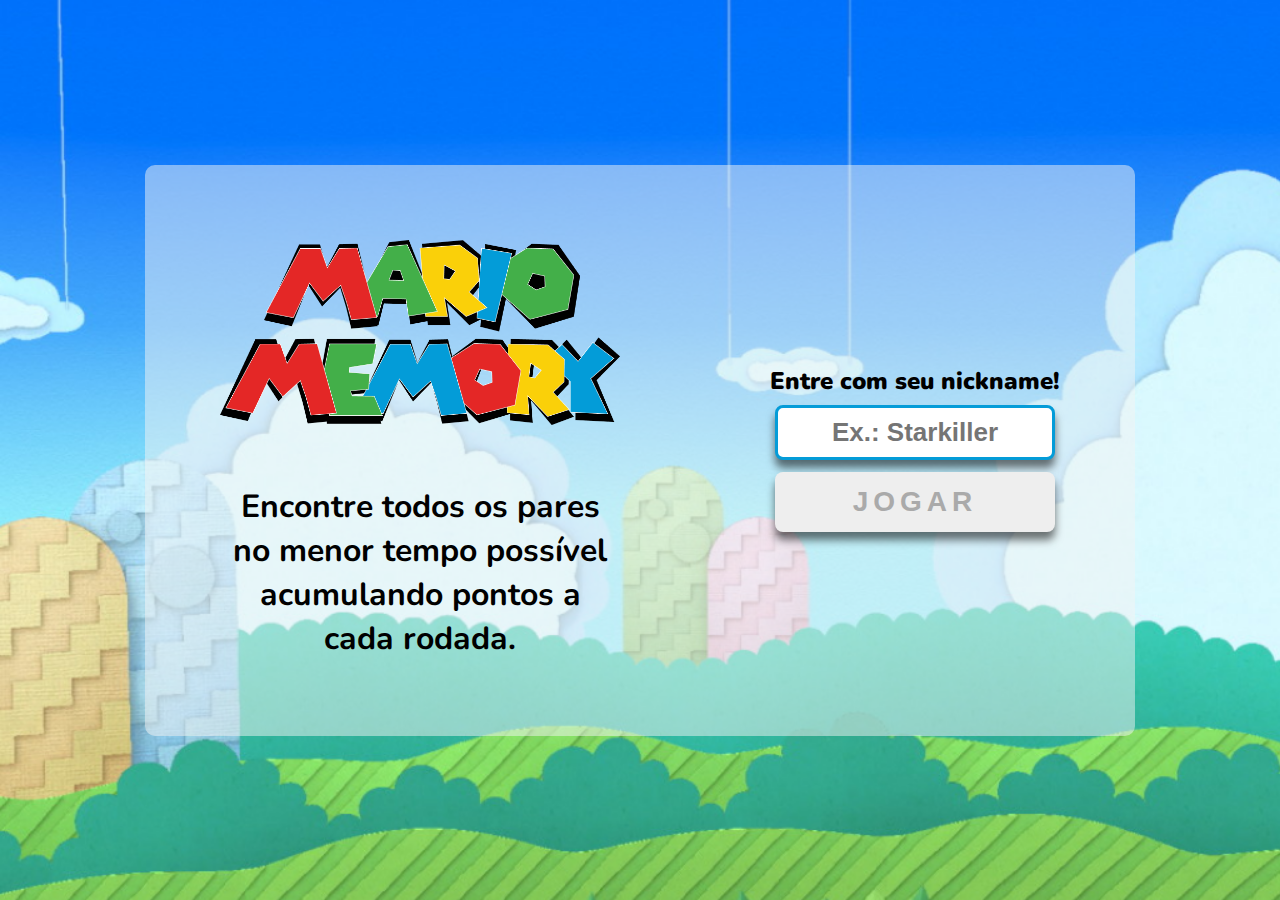
==== index.html @ 07e39c82 "Upload site" ====
<!DOCTYPE html>
<html lang="pt-br">
<head>
    <meta charset="UTF-8">
    <meta http-equiv="X-UA-Compatible" content="IE=edge">
    <meta name="viewport" content="width=device-width, initial-scale=1.0">
    <link rel="stylesheet" type="text/css" href="./src/css/reset.css">
    <link rel="stylesheet" type="text/css" href="./src/css/style.css">
    <link rel="preconnect" href="https://fonts.googleapis.com">
    <link rel="preconnect" href="https://fonts.gstatic.com" crossorigin>
    <link href="https://fonts.googleapis.com/css2?family=Nunito:wght@200;300;400;500;600;700;800;900&display=swap" rel="stylesheet">
    <script defer src="src/js/login.js"></script>
    <title>Início - Jogo da Memória</title>
</head>
<body>
    <main>

        <!-- Section onde vai está o logo e o texto explicativo. -->
        <section id="logos">
            <img id="logo-mario" src="./src/media/img/logo-mario-memory.png" alt="Logo Mário Memory">
            <p>Encontre todos os pares no menor tempo possível acumulando pontos 
               a cada rodada.</p>
        </section>

        <!-- Section onde vai está o formulário -->
        <section id="jogar">

            <!-- Formulário onde o jogador vai digitar o seu nickname e dar ínicio a partida. -->
            <form class="login_form">
                <label id="label" for="input">Entre com seu nickname!</label>
                <input id="input" type="text" maxlength="14" placeholder="Ex.: Starkiller">
                <button disabled class="login_button" id="play" type="submit" onclick="playButton()">Jogar</button>
            </form>
        </section>
    </main>
</body>
</html>
---- src/css/style.css ----
/* Configuração gerais do body da página. */
body {
    background-image: url(../media/img/bg.png);
    background-size: cover;
    background-repeat: no-repeat;
    height: 100vh;
    font-family: 'Nunito', sans-serif;
    display: flex;
    justify-content: center;
    align-items: center;
    box-sizing: border-box;
}

/* Configuração de estilização da main (conteúdo principal da página). */
main {
    background-color: rgba(244, 244, 244, 0.5);
    border-radius: 10px;
    padding: 75px;
    display: flex;
    gap: 150px;
}

/* Configuração de estilização da section #logos. */
#logos {
    display: flex;
    flex-direction: column;
    align-items: center;
    gap: 60px;
}

/* Configuração do tamanho da imagem-logo da section #logos. */
#logo-mario {
    width: 400px;
    height: 185px;
}

/* Configuração de estilização do parágrafo da section #logos. */
#logos p {
    font-style: normal;
    font-weight: 700;
    font-size: 32px;
    line-height: 44px;
    text-align: center;
    width: 375px;
}
/* Configuração de estilização da section #jogar. */
#jogar {
    display: flex;
    justify-content: center;
    align-items: center;
}

/* Configuração de estilização do formulário. */
.login_form {
    display: flex;
    flex-direction: column;
    gap: 12px;
    justify-content: center;
    align-items: center;
    
}

/* Configuração de estilização da fonte no label. */
#label {
    font-weight: 900;
    font-size: 24px;
}

/* Configuração de estilização do input. */
#input {
    border: 3px solid #049CD8;
    border-radius: 8px;
    max-width: 250px;
    width: 100%;
    height: 25px;
    font-weight: 700;
    font-size: 26px;
    outline: none;
    color: #049CD8;
    text-align: center;
    padding: 12px;
    -webkit-box-shadow: 0px 8px 8px 0px rgba(0,0,0,0.54);
    -moz-box-shadow: 0px 8px 8px 0px rgba(0,0,0,0.54);
    box-shadow: 0px 8px 8px 0px rgba(0,0,0,0.54); 
}

#input:hover {
    background-color: rgba(244, 244, 244, 0.5);
}

/* Configuração de estilização do botão Jogar */
.login_button {
    background-color: #0e3742;
    border: 3px solid #049;
    border-radius: 8px;
    color: snow;
    font-style: normal;
    font-weight: 700;
    font-size: 28px;
    letter-spacing: 5px;
    text-align: center;
    text-transform: uppercase;
    max-width: 280px;
    width: 100%;
    height: 60px;
    padding: 10px;
    -webkit-box-shadow: 0px 8px 8px 0px rgba(0,0,0,0.54);
    -moz-box-shadow: 0px 8px 8px 0px rgba(0,0,0,0.54);
    box-shadow: 0px 8px 8px 0px rgba(0,0,0,0.54);
    animation: textanimated 5s linear infinite;
}

/* Animação do texto piscando no botão. */
@keyframes textanimated {
    0%,18%,20%,50.1%,60%,65.1%,80%,90.1%,92% 
    {
        color: #fff;
        text-shadow: none;
    }
    18.1%,20.1%,30%,50%,60.1%,80.1%,90%,92.1%,100%
    {
        color: #fff;
        text-shadow: 0 0 10px #03bcf4,
        0 0 20px #03bcf4,
        0 0 40px #03bcf4,
        0 0 80px #03bcf4,
        0 0 160px #03bcf4,
        0 0 320px #03bcf4;      
    }
}

/* Configuração do hover do botão Jogar */
.login_button:hover {
    box-shadow: 0 0 5px #049,
    0 0 25px #049,
    0 0 50px #049;
    cursor: pointer;
}

/* Botão desabilitado. */
.login_button:disabled {
    background-color: #eee;
    color: #aaa;
    cursor: auto;
    border: none;
    -webkit-box-shadow: 0px 8px 8px 0px rgba(0,0,0,0.54);
    -moz-box-shadow: 0px 8px 8px 0px rgba(0,0,0,0.54);
    box-shadow: 0px 8px 8px 0px rgba(0,0,0,0.54);
    animation: none;
}
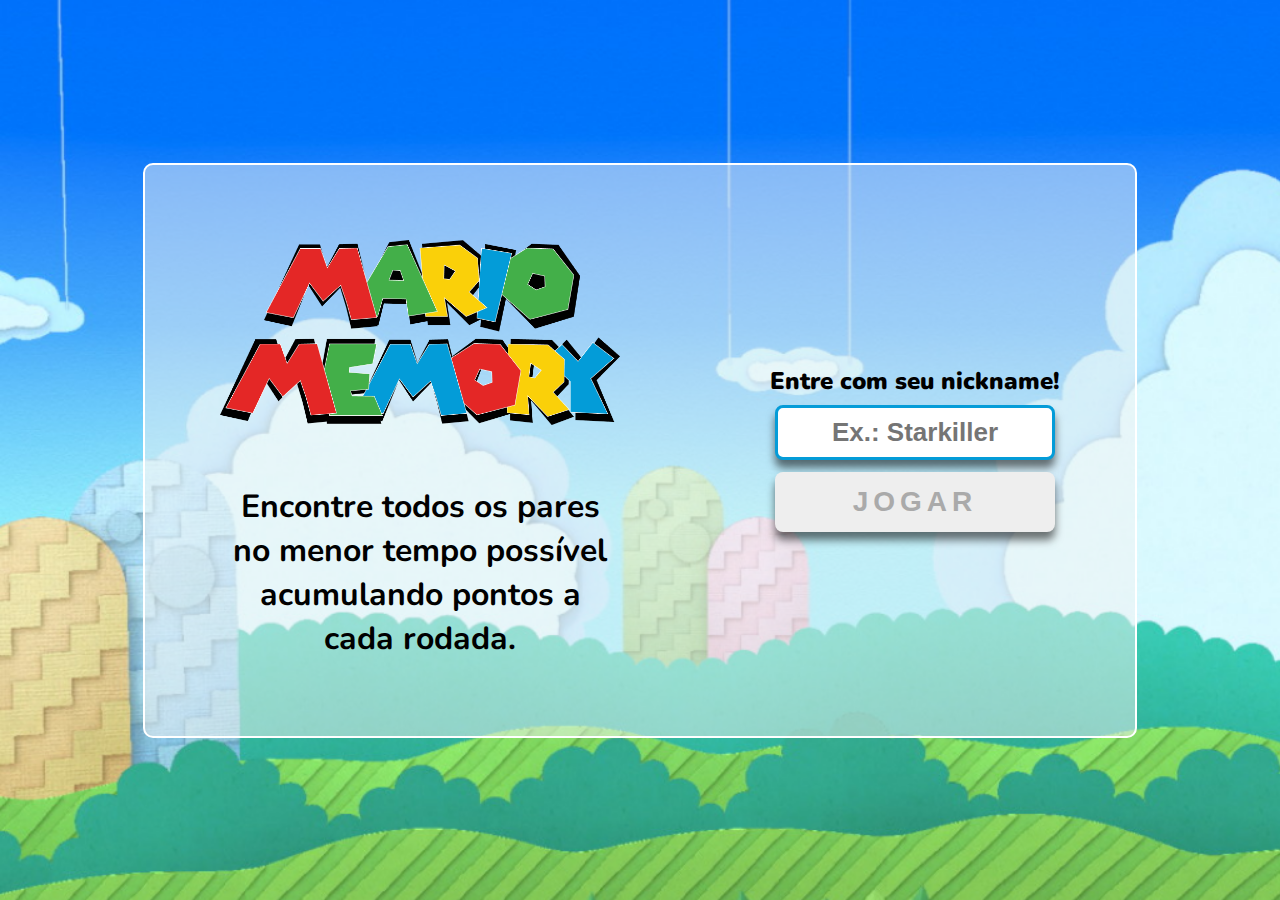
==== commit 492f24d9: "4º Update mobile screen" ====
--- a/index.html
+++ b/index.html
@@ -6,6 +6,7 @@
     <meta name="viewport" content="width=device-width, initial-scale=1.0">
     <link rel="stylesheet" type="text/css" href="./src/css/reset.css">
     <link rel="stylesheet" type="text/css" href="./src/css/style.css">
+    <link rel="icon" href="./src/media/img/Goomba.png">
     <link rel="preconnect" href="https://fonts.googleapis.com">
     <link rel="preconnect" href="https://fonts.gstatic.com" crossorigin>
     <link href="https://fonts.googleapis.com/css2?family=Nunito:wght@200;300;400;500;600;700;800;900&display=swap" rel="stylesheet">
--- a/src/css/style.css
+++ b/src/css/style.css
@@ -1,19 +1,20 @@
 /* Configuração gerais do body da página. */
 body {
     background-image: url(../media/img/bg.png);
+    background-attachment: fixed;
     background-size: cover;
     background-repeat: no-repeat;
     height: 100vh;
+    display: flex;
     font-family: 'Nunito', sans-serif;
-    display: flex;
     justify-content: center;
     align-items: center;
-    box-sizing: border-box;
 }
 
 /* Configuração de estilização da main (conteúdo principal da página). */
 main {
     background-color: rgba(244, 244, 244, 0.5);
+    border: 2px solid #fff;
     border-radius: 10px;
     padding: 75px;
     display: flex;
@@ -43,6 +44,7 @@
     text-align: center;
     width: 375px;
 }
+
 /* Configuração de estilização da section #jogar. */
 #jogar {
     display: flex;
@@ -147,4 +149,62 @@
     -moz-box-shadow: 0px 8px 8px 0px rgba(0,0,0,0.54);
     box-shadow: 0px 8px 8px 0px rgba(0,0,0,0.54);
     animation: none;
+}
+
+/* Configuração de tela para mobile */
+@media screen and (max-width: 768px) {
+
+    body {
+        flex-direction: column;
+        width: 100%;
+        height: fit-content;
+    }
+
+    main {
+        border: 2px solid #fff;
+        flex-direction: column;
+        width: fit-content;
+        height: fit-content;
+        margin-top: 40px;
+        margin-bottom: 40px;
+        padding: 0.9em 0.9em 0.9em 0.9em;
+        gap: 25px;
+    }
+
+    #logos {
+        flex-direction: column;
+        width: 100%;
+        gap: 30px;
+    }
+
+    #logo-mario {
+        width: 300px;
+        height: 150px;
+    }
+
+    #logos p {
+        font-weight: 900;
+        font-size: 22px;
+        line-height: 26px;
+        width: 200px;
+    }
+
+    #jogar {
+        flex-direction: column;
+        width: 100%;
+        
+    }
+
+    .login_form {
+        flex-direction: column;
+        width: 100%;
+    }
+
+    #label {
+        font-size: 22px;
+    }
+
+    .login_button {
+        font-size: 32px;
+    }
 }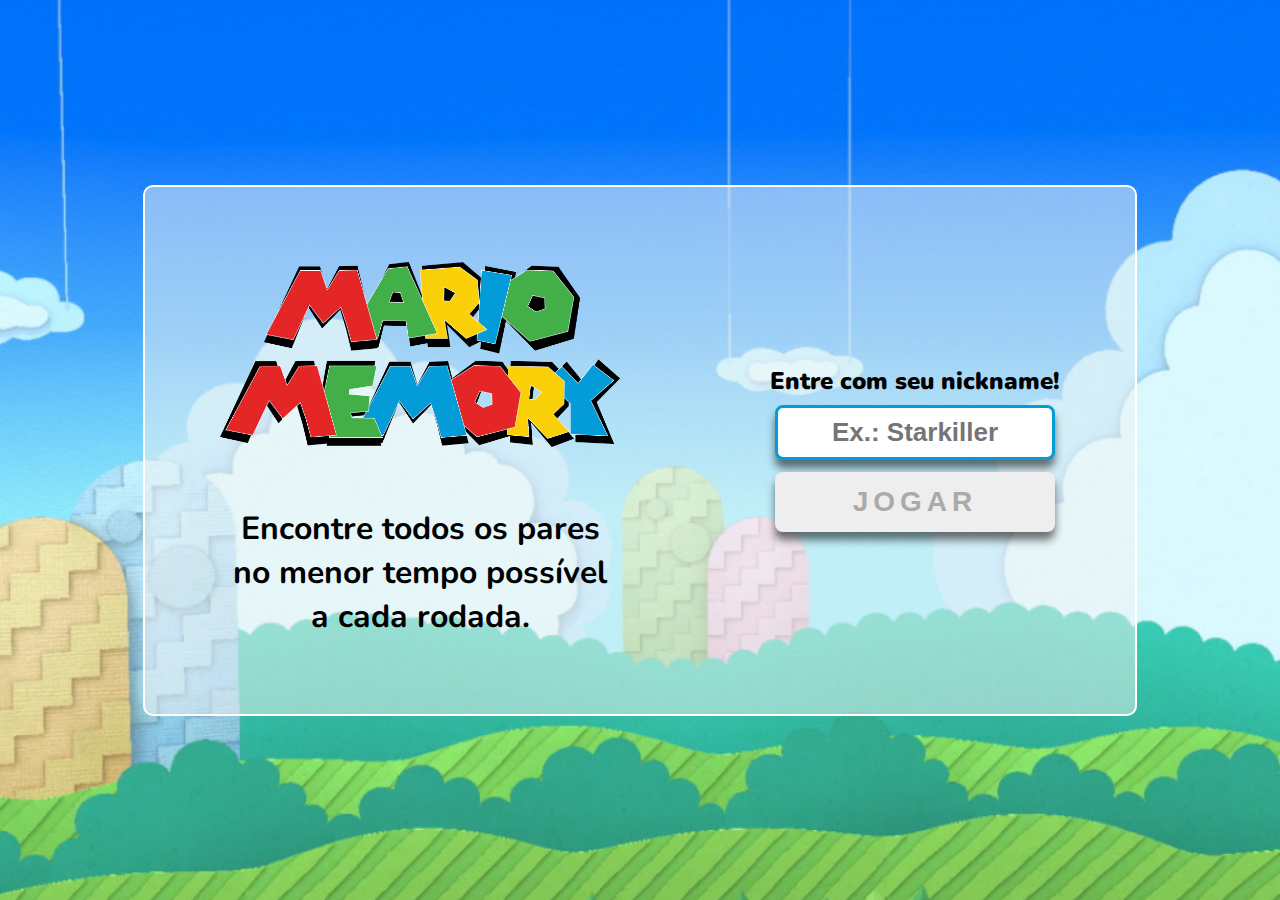
==== commit a76f5e23: "5º Update mobile screen" ====
--- a/index.html
+++ b/index.html
@@ -19,8 +19,7 @@
         <!-- Section onde vai está o logo e o texto explicativo. -->
         <section id="logos">
             <img id="logo-mario" src="./src/media/img/logo-mario-memory.png" alt="Logo Mário Memory">
-            <p>Encontre todos os pares no menor tempo possível acumulando pontos 
-               a cada rodada.</p>
+            <p>Encontre todos os pares no menor tempo possível a cada rodada.</p>
         </section>
 
         <!-- Section onde vai está o formulário -->
--- a/src/css/style.css
+++ b/src/css/style.css
@@ -157,7 +157,8 @@
     body {
         flex-direction: column;
         width: 100%;
-        height: fit-content;
+        height: 100%;
+        justify-content: center;
     }
 
     main {
@@ -165,9 +166,9 @@
         flex-direction: column;
         width: fit-content;
         height: fit-content;
-        margin-top: 40px;
-        margin-bottom: 40px;
-        padding: 0.9em 0.9em 0.9em 0.9em;
+        margin-top: 18px;
+        margin-bottom: 18px;
+        padding: 1em 0.9em 1em 0.9em;
         gap: 25px;
     }
 
